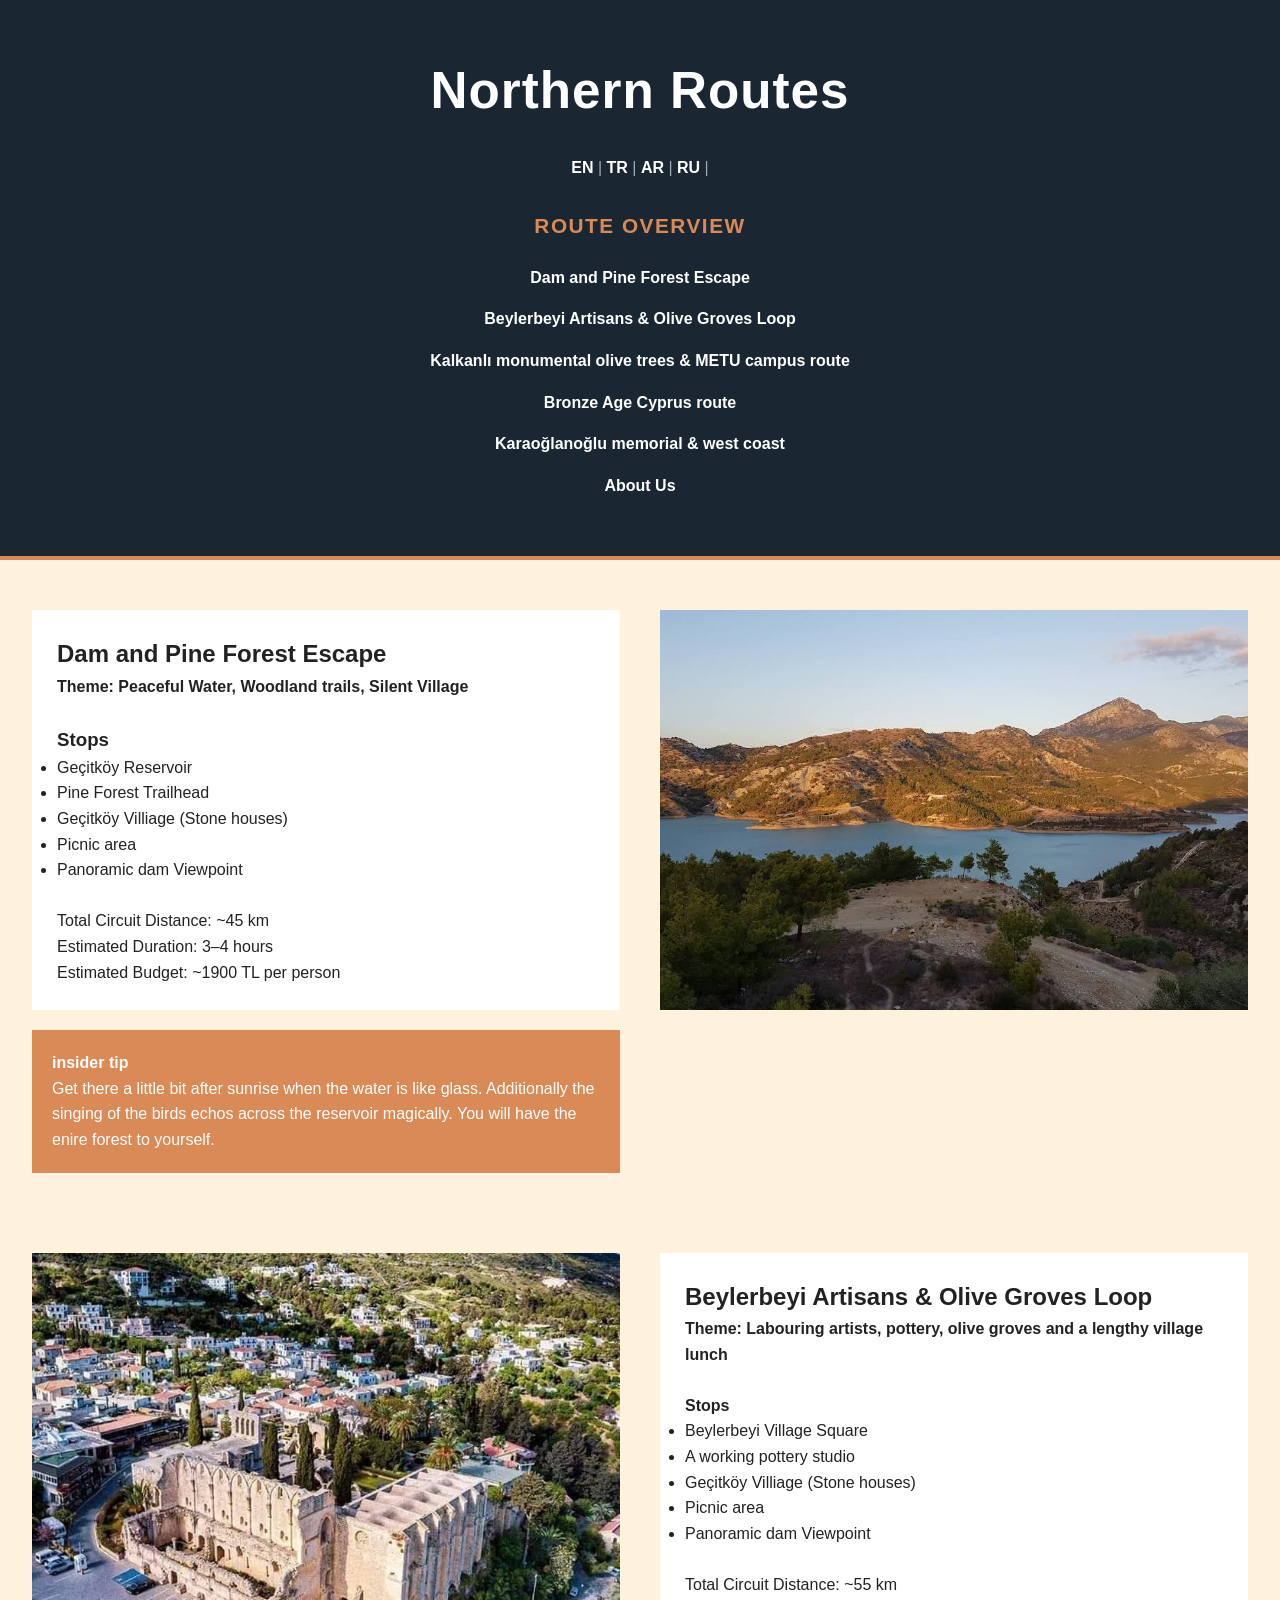
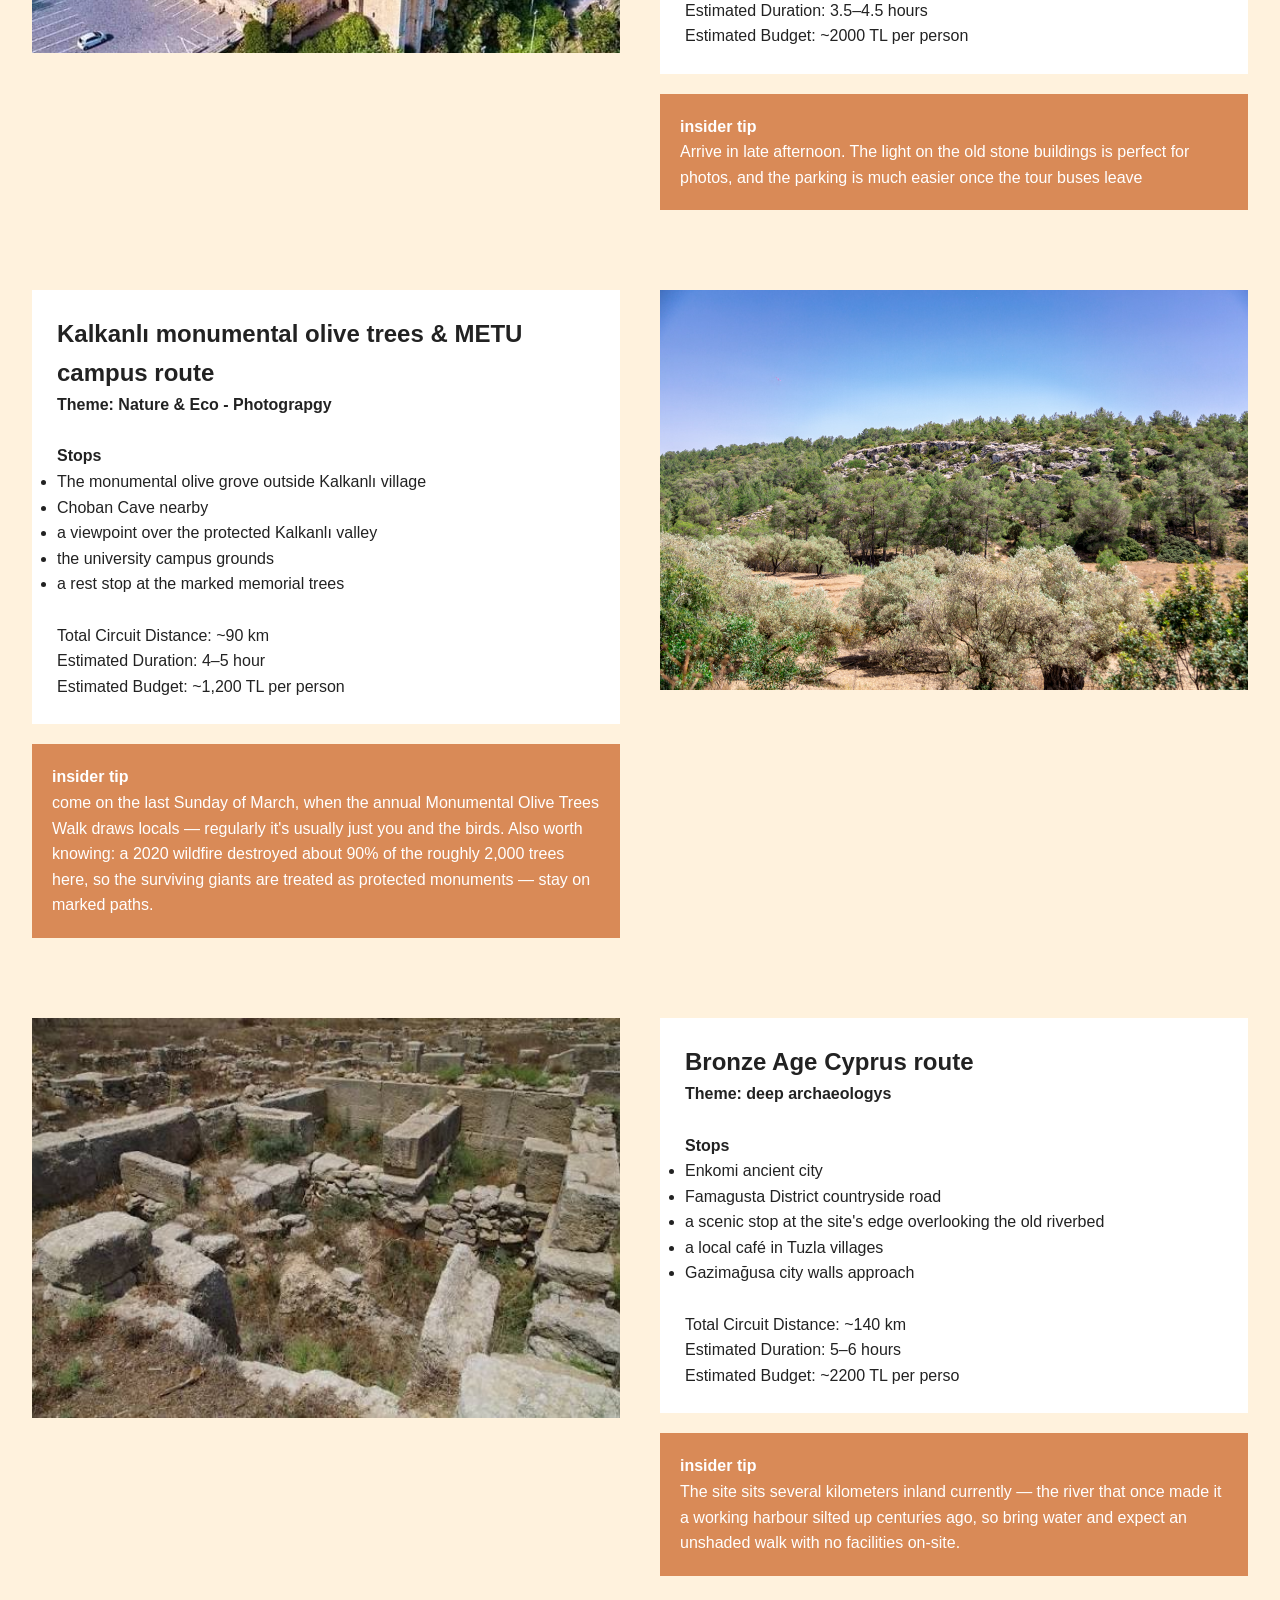
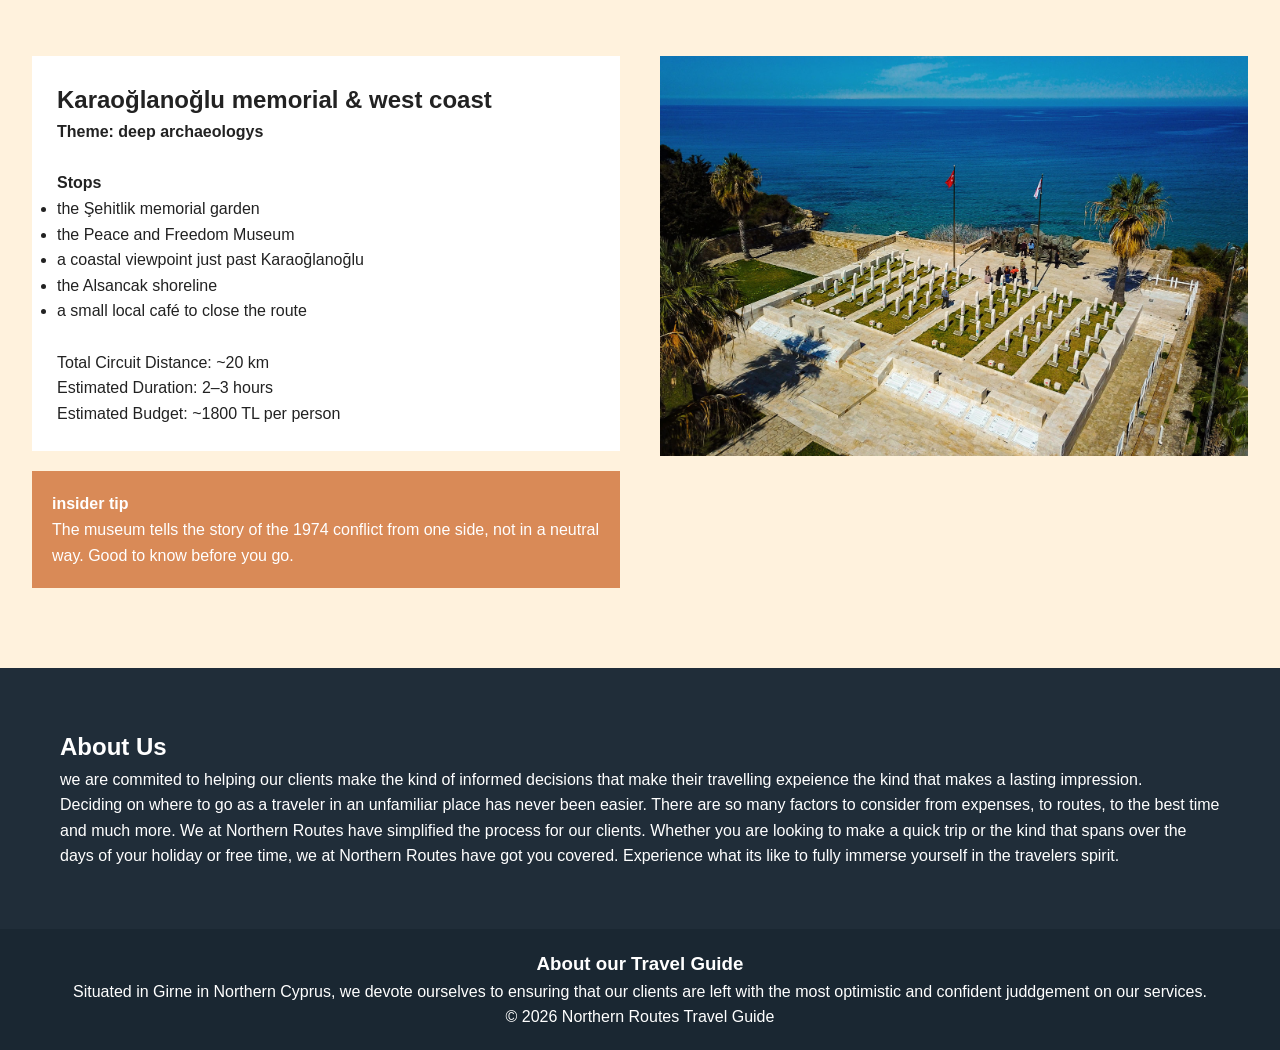
==== task 3/ar/index.html @ 6fbcd51c "Add files via upload" ====
<!DOCTYPE html>
<html lang="en">
<head>
  <meta charset="UTF-8">
  <title>Northern routs | Cyprus Tourism Guidance | Cyprus Traveling guide | Cyprus Trip Routes </title>
  <meta name="description" content="Discover the hidden gems of North Cyprus. Turn one trip into a memorable adventure. ">

  <link rel="canonical" href="https://northernroutes.com/en/">

   <link rel="alternate" href="https://northernroutes/tr/index.html/">
   <link rel="alternate" href="https://northernroutes/en/">
   <link rel="alternate" href="https://northernroutes/ar/">
   <link rel="alternate" href="https://northernroutes/ru/">


  <link rel="stylesheet" href="style.css">

</head>
<body>
  <header>
    <h1>Northern Routes</h1>
  <nav id="route-overview">

  <span class="logo"></span>
      <nav class="lang-nav">
         <a href="../en/index.html">EN</a> |
         <a href="../tr/index.html">TR</a> |
         <a href="../ar/index.html">AR</a> |
         <a href="../ru/index.html">RU</a> |
        </nav>
    </div>

    <h2>Route Overview</h2>

      <a href="#route1">Dam and Pine Forest Escape</a><br>
      <a href="#route2">Beylerbeyi Artisans & Olive Groves Loop</a><br>
      <a href="#route3">Kalkanlı monumental olive trees & METU campus route</a><br>
      <a href="#route4">Bronze Age Cyprus route</a><br>
      <a href="#route5">Karaoğlanoğlu memorial & west coast</a><br>
       <a href="#about">About Us</a>
    </nav>
  </header>
  
  <main>
   
    <section class="route" id="route1">
      <div class="content">
      <div class="details">
        <h2> Dam and Pine Forest Escape</h2>
        <p><strong>Theme: Peaceful Water, Woodland trails, Silent Village</strong></p>
         <br>
         <h3>Stops</h3>
        <ul>
         <li>Geçitköy Reservoir</li>
         <li> Pine Forest Trailhead</li>
         <li>Geçitköy Villiage (Stone houses)</li>
         <li>Picnic area </li> 
         <li>Panoramic dam Viewpoint</li>
        </ul>

        <br>

        <p>
          Total Circuit Distance: ~45 km <br>
          Estimated Duration: 3–4 hours <br>
          Estimated Budget: ~1900 TL per person 
        </p>
       
      </div>
      <div class="tip">
        <p>
          <strong>insider tip</strong>
          </br>
          Get there a little bit after sunrise when the water is like glass. Additionally 
          the singing of the birds echos across the reservoir magically. You will have the enire forest 
          to yourself.
        </p>
      </div>
      </div>
      <div class="image">
        <img src="1.jpeg">
      </div>
    </section>

    <section  class="route reverse" id="route2">
      <div class="content">
        <div class="details">
        <h2> Beylerbeyi Artisans & Olive Groves Loop</h2>
        <p><strong>Theme: Labouring artists, pottery, olive groves and a lengthy village lunch</strong></p>
         <br>
         <strong>Stops</strong>
        <ul>
         <li> Beylerbeyi Village Square</li>
         <li> A working pottery studio</li>
         <li>Geçitköy Villiage (Stone houses)</li>
         <li>Picnic area </li> 
         <li>Panoramic dam Viewpoint</li>
        </ul>

        <br>

        <p>
          Total Circuit Distance: ~55 km <br>
          Estimated Duration: 3.5–4.5 hours <br>
          Estimated Budget: ~2000 TL per person 
        </p>
        
      </div>

      <div class="tip">
        <p>
          <strong>insider tip</strong>
          <br>
          Arrive in late afternoon. The light on the old stone buildings
          is perfect for photos, and the parking is much easier once the tour buses leave
        </p>
      </div>
      </div>

      <div class="image">
        <img src="2.jpeg">
      </div>
    </section>

    <section class="route" id="route3">
      <div class="content">
       <div class="details">
        <h2> Kalkanlı monumental olive trees & METU campus route</h2>
        
        <p><strong>Theme: Nature & Eco - Photograpgy</strong></p>
         <br>
         <strong>Stops</strong>
        <ul>
         <li> The monumental olive grove outside Kalkanlı village </li>
         <li> Choban Cave nearby</li>
         <li>a viewpoint over the protected Kalkanlı valley</li>
         <li>the university campus grounds</li> 
         <li>a rest stop at the marked memorial trees</li>
        </ul>
        
        <br>

        <p>
          Total Circuit Distance: ~90 km <br>
          Estimated Duration: 4–5 hour <br>
          Estimated Budget: ~1,200 TL per person 
        </p>
        
      </div>
      
      <div class="tip">
        <p>
          <strong>insider tip</strong>
          <br>
         come on the last Sunday of March, when the annual Monumental Olive Trees Walk draws locals
          — regularly it's usually just you and the birds. Also worth knowing: a 2020 wildfire
          destroyed about 90% of the roughly 2,000 trees here, so the surviving giants are treated as
          protected monuments — stay on marked paths.
        </p>
      </div>
      </div>
      <div class="image">
        <img src="3.jpg">
      </div>
    </section>

 <section class="route reverse" id="route4">
        <div class="content">
       <div class="details">
        <h2> Bronze Age Cyprus route</h2>
        
        <p><strong>Theme: deep archaeologys</strong></p>
         <br>
         <strong>Stops</strong>
        <ul>
         <li>Enkomi ancient city</li>
         <li>Famagusta District countryside road</li>
         <li>a scenic stop at the site's edge overlooking the old riverbed</li>
         <li>a local café in Tuzla villages</li> 
         <li>Gazimağusa city walls approach</li>
        </ul>

        <br>
        <p>
          Total Circuit Distance: ~140 km <br>
          Estimated Duration: 5–6 hours <br>
          Estimated Budget: ~2200 TL per perso
        </p>
        
      </div>
      <div class="tip">
        <p>
          <strong>insider tip</strong>
          <br>
         The site sits several kilometers inland currently — the river that once made it a
         working harbour silted up centuries ago, so bring water and expect an unshaded walk
         with no facilities on-site.
        </p>
      </div>
      </div>
      <div class="image">
        <img src="4.jpg">
      </div>
    </section>

    <section class="route">
      <div class="content">
      <div class="details">
        <h2>Karaoğlanoğlu memorial & west coast </h2>
        
        <p><strong>Theme: deep archaeologys</strong></p>
         <br>
         <strong>Stops</strong>
        <ul>
         <li> the Şehitlik memorial garden</li>
         <li> the Peace and Freedom Museum</li>
         <li>a coastal viewpoint just past Karaoğlanoğlu</li>
         <li> the Alsancak shoreline</li> 
         <li>a small local café to close the route</li>
        </ul>

        <br>

        <p>
          Total Circuit Distance: ~20 km  <br>
          Estimated Duration: 2–3 hours  <br>
          Estimated Budget: ~1800 TL per person
        </p>
        
      </div>
      <div class="tip">
        <p>
          <strong>insider tip</strong>
          <br>
            The museum tells the story of the 1974 conflict from one side, not in a neutral way.
            Good to know before you go.
        </p>
      </div>
      </div>
      <div class="image">
        <img src="5.jpg">
      </div>
    </section>

    </section>
    </main>
   <section class="about" id="about">
  <h2>About Us</h2>
  <p>
    we are commited to helping our clients make the kind of informed decisions that make their travelling expeience 
    the kind that makes a lasting impression.
    </br>
    Deciding on where to go as a traveler in an unfamiliar place has never been easier. There are so many factors
    to consider from expenses, to routes, to the best time and much more. We at Northern Routes have simplified 
    the process for our clients. Whether you are looking to make a quick trip or the kind that spans over the days
    of your holiday or free time, we at Northern Routes have got you covered. Experience what its like to fully
    immerse yourself in the travelers spirit.
  </p>
</section>

<footer class="footer">
  <h3>About our Travel Guide</h3>
  <p>
    Situated in Girne in Northern Cyprus, we devote ourselves to ensuring that our clients are left with the most
    optimistic and confident juddgement on our services.
  </p>
  <p>&copy; 2026 Northern Routes Travel Guide</p>
</footer>
  </body>
  </html>
---- task 3/ar/style.css ----
*{
  margin: 0%;
  padding: 0%;
  box-sizing: border-box;
}

body{
  font-family: Arial, Helvetica, sans-serif;
  background-color: #fff2dd;
  color: #222;
  line-height: 1.6;
}

main{
 width: 95%;
 margin: 0 auto;
}

header {
  background-color: #1a2732; 
  color: #ffffff;            
  width: 100%;
  box-sizing: border-box;
  text-align: center;
  padding: 50px 20px;
  margin-bottom: 50px;
  border-bottom: 4px solid #d98a57; 
}

header h1 {
  font-size: 3.2em;
  color: #ffffff; 
  margin-top: 0;
  margin-bottom: 15px;
  letter-spacing: 1px; 
}


header nav, header {
  color: #a0aab2;
}

nav h2 {
  color: #d98a57; 
  font-size: 1.3em;
  margin-top: 20px;
  margin-bottom: 15px;
  text-transform: uppercase;
  letter-spacing: 1.5px;
}

nav a {
  color: #ffffff;
  text-decoration: none;
  font-weight: 600;
  display: inline-block;
  padding: 8px 0;
  transition: color 0.2s ease; 
}

nav a:hover {
  color: #d98a57; 
}

.route {
  display: grid;
  grid-template-columns: 1fr 1fr;
  grid-template-areas: "content image";
  gap: 40px;
  margin-bottom: 80px;
}

.route .image {
  grid-area: image;
  display: flex; 
}

.route .image img {
  width: 100%;
  height: 100%;
  object-fit: cover;
}

.content,
.image{
  vertical-align: top;
}

.content{
  display: grid;
  grid-template-rows: 1fr auto; 
  height: 100%;
}

.image{
 height: 100%;
}

.image img {
  width: 100%;
  height: 100%;
  max-height: 400px;
  object-fit: cover; 
  display: block;
}

.route .content {
  grid-area: content;
}

.route.reverse {
  grid-template-areas: "image content";
}

.route {
  margin-bottom: 80px; 
}


.details{
  padding: 25px;
  background: white;
  margin-bottom: 20px;
}

.tip{
  background: #d98a57;
  color:white;
  padding: 20px;
}

.about,
.footer {
  width: 100%;
  box-sizing: border-box; 
}

.about{
  background:#202d39;
  color: white;
  padding: 60px;
  
}

.footer{
  background: #1a2732;
  color: white;
  text-align: center;
  padding: 20px;
}
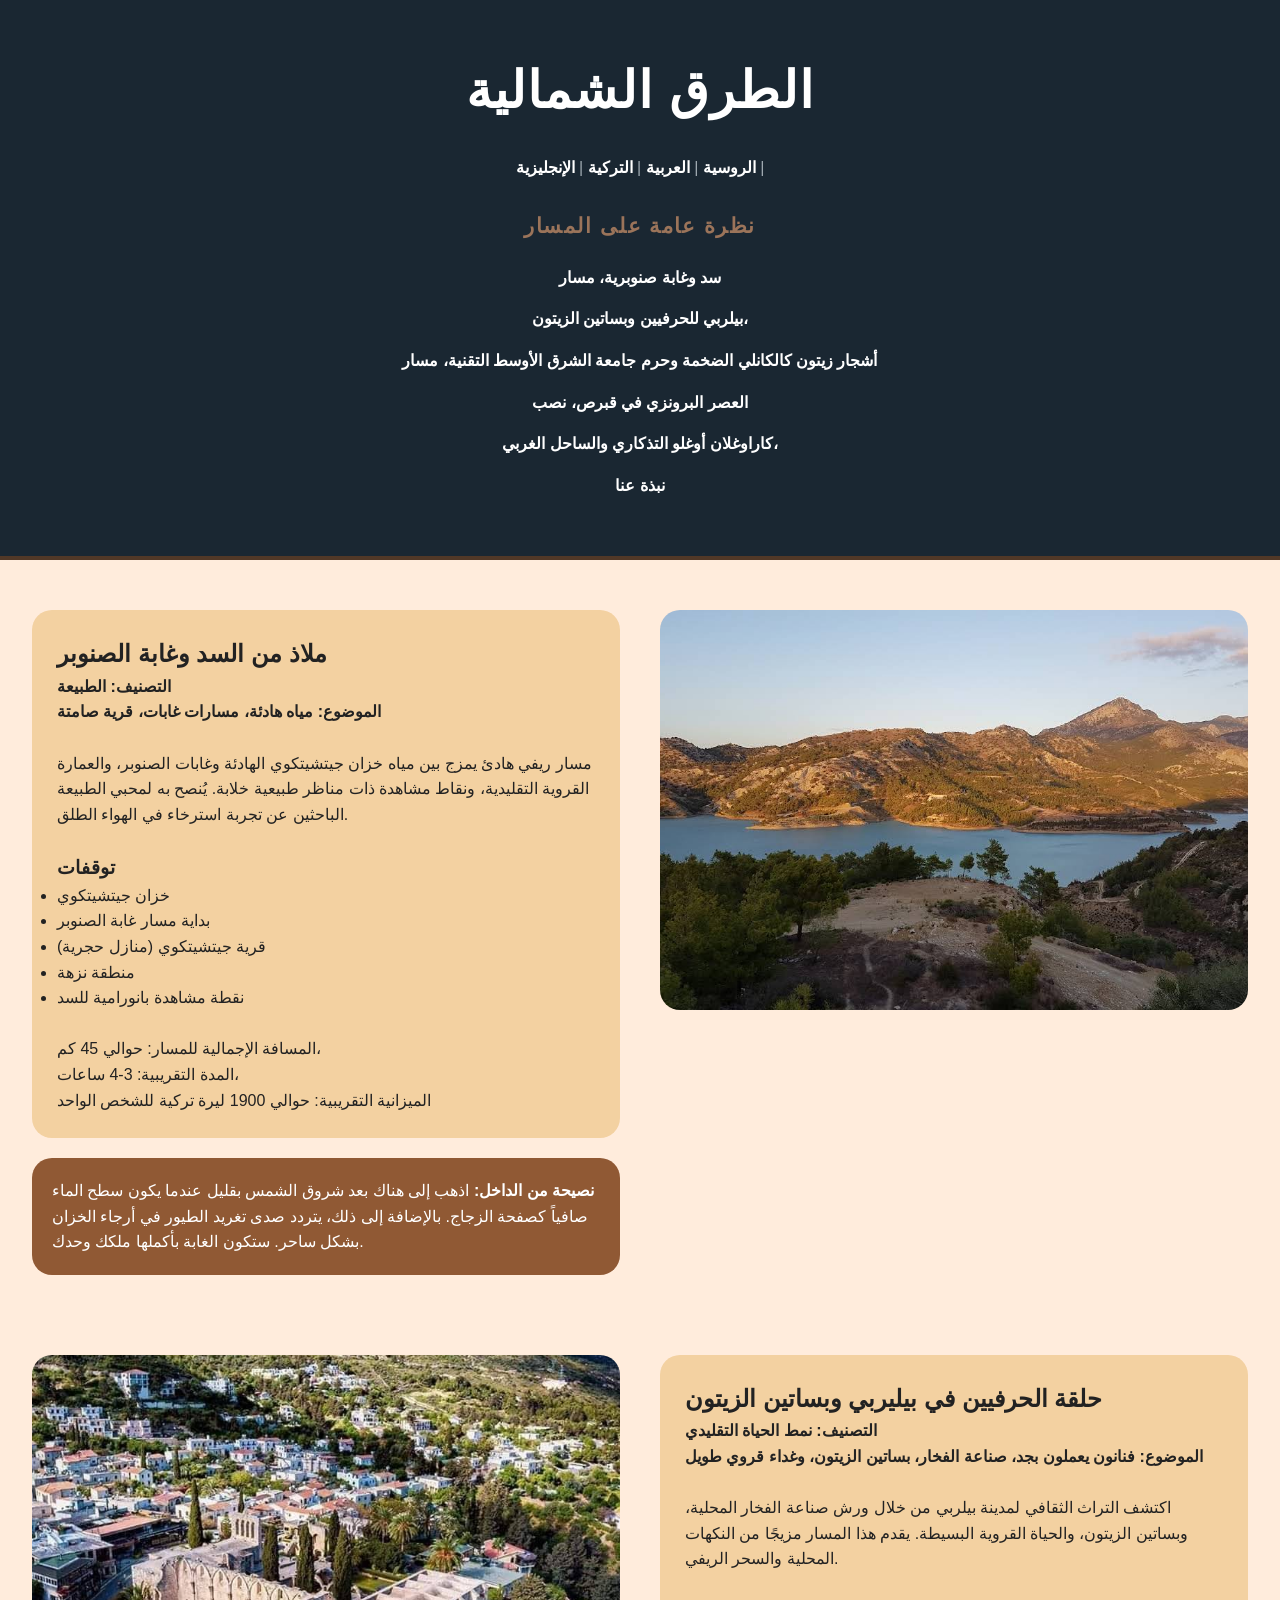
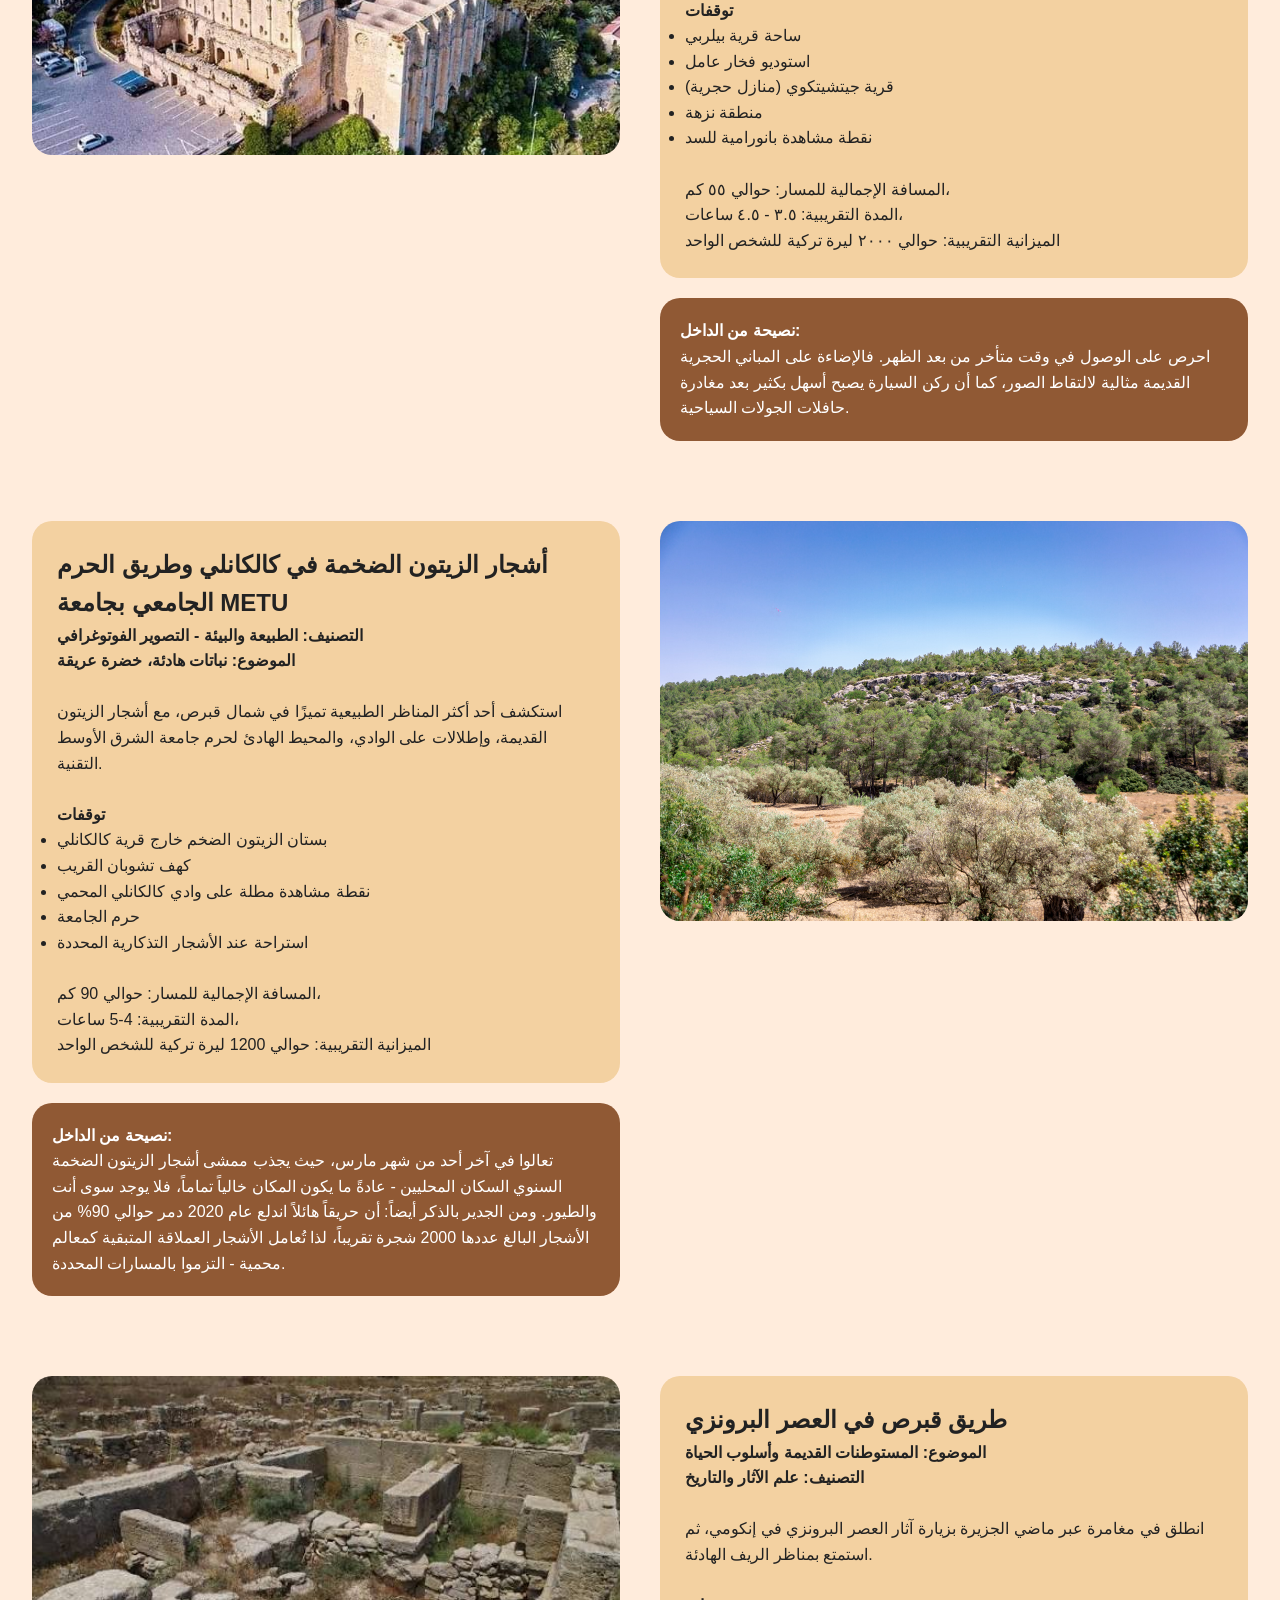
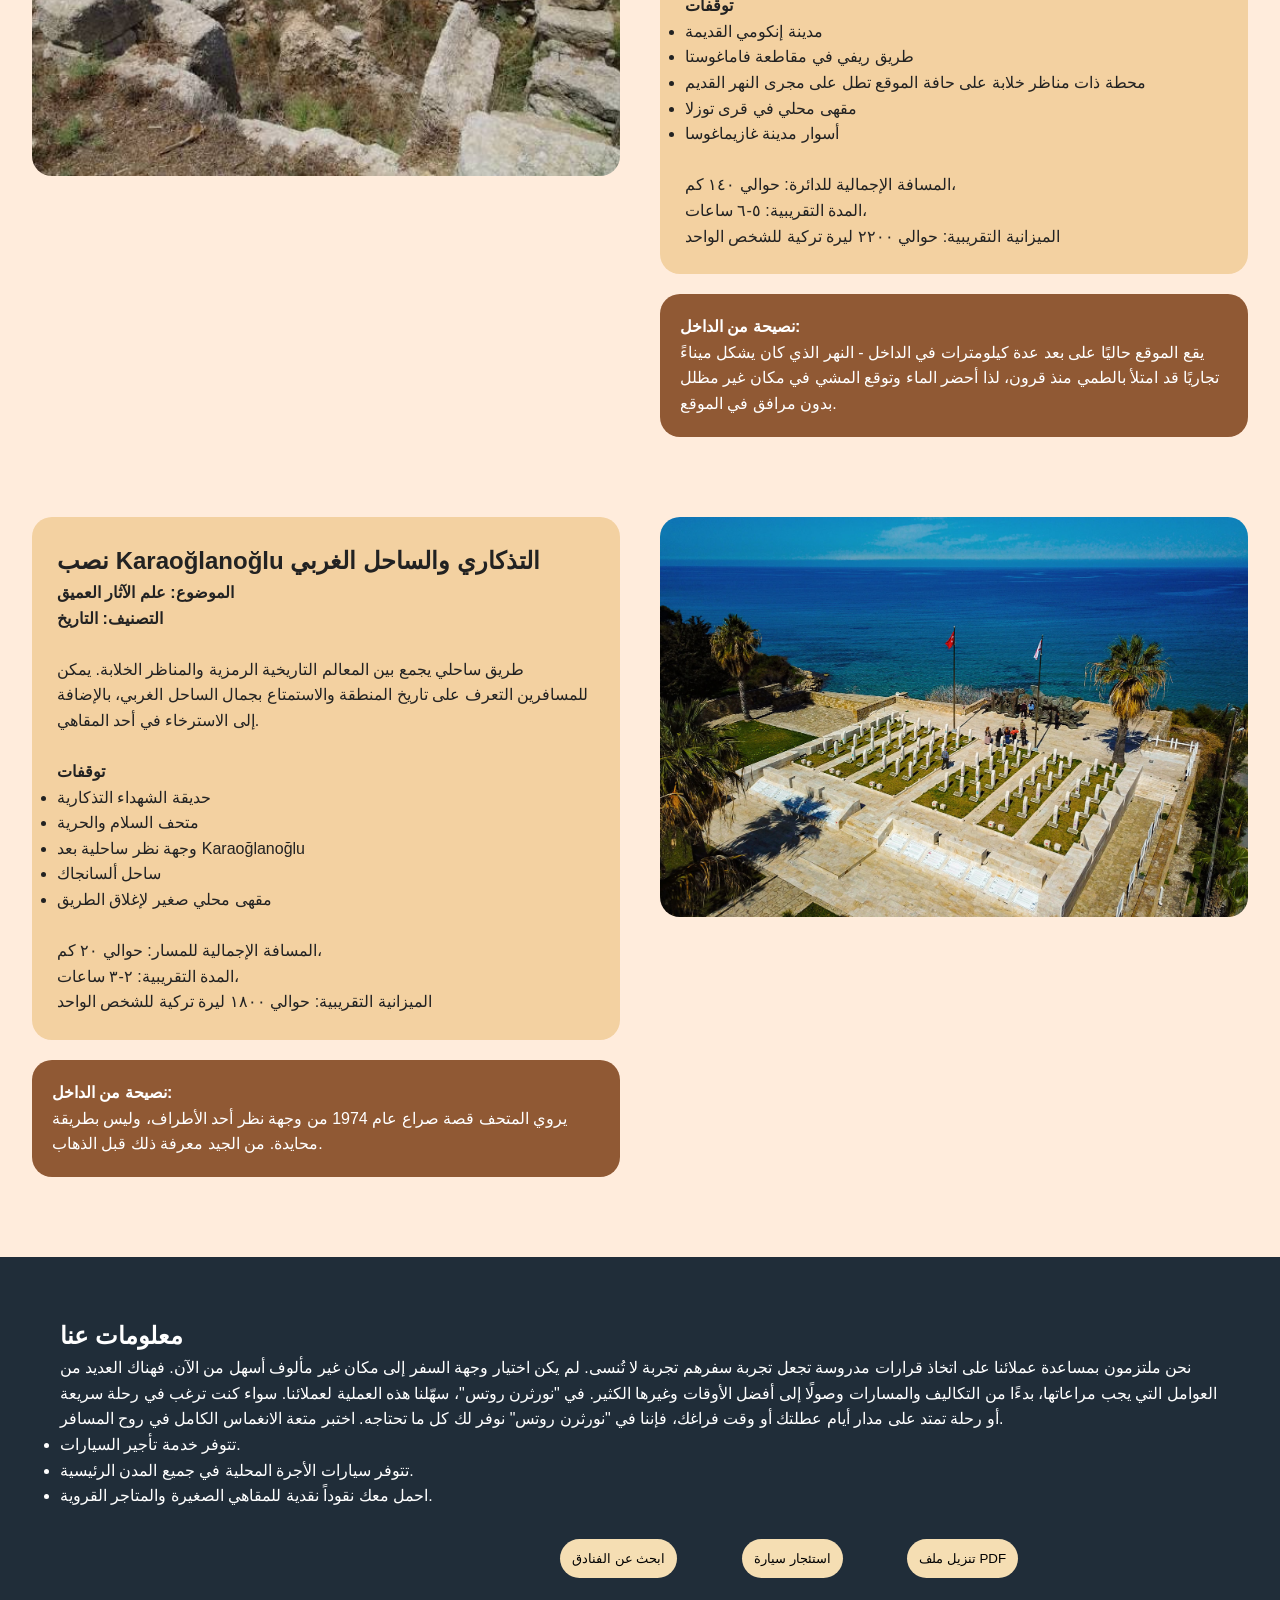
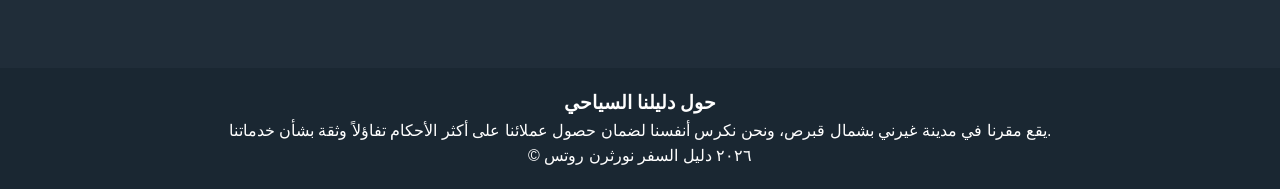
==== commit 0639e594: "Add files via upload" ====
--- a/task 3/ar/index.html
+++ b/task 3/ar/index.html
@@ -1,270 +1,359 @@
-<!DOCTYPE html>
-<html lang="en">
-<head>
-  <meta charset="UTF-8">
-  <title>Northern routs | Cyprus Tourism Guidance | Cyprus Traveling guide | Cyprus Trip Routes </title>
-  <meta name="description" content="Discover the hidden gems of North Cyprus. Turn one trip into a memorable adventure. ">
-
-  <link rel="canonical" href="https://northernroutes.com/en/">
-
-   <link rel="alternate" href="https://northernroutes/tr/index.html/">
-   <link rel="alternate" href="https://northernroutes/en/">
-   <link rel="alternate" href="https://northernroutes/ar/">
-   <link rel="alternate" href="https://northernroutes/ru/">
-
-
-  <link rel="stylesheet" href="style.css">
-
+<html class="translated-rtl" lang="ar"><head>
+<meta charset="UTF-8"/>
+<title>الطرق الشمالية | دليل السياحة في قبرص | دليل السفر إلى قبرص | مسارات الرحلات في قبرص</title>
+<meta content="Discover the hidden gems of North Cyprus. Turn one trip into a memorable adventure. " name="description"/>
+<link href="https://northernroutes.com/en/" rel="canonical"/>
+<link href="https://northernroutes/tr/index.html/" rel="alternate"/>
+<link href="https://northernroutes/en/" rel="alternate"/>
+<link href="https://northernroutes/ar/" rel="alternate"/>
+<link href="https://northernroutes/ru/" rel="alternate"/>
+<link href="style.css" rel="stylesheet"/>
 </head>
 <body>
-  <header>
-    <h1>Northern Routes</h1>
-  <nav id="route-overview">
-
-  <span class="logo"></span>
-      <nav class="lang-nav">
-         <a href="../en/index.html">EN</a> |
-         <a href="../tr/index.html">TR</a> |
-         <a href="../ar/index.html">AR</a> |
-         <a href="../ru/index.html">RU</a> |
+<header>
+<h1>الطرق الشمالية</h1>
+<nav id="route-overview">
+<span class="logo"></span>
+<nav class="lang-nav">
+<a href="../en/index.html">الإنجليزية</a> |
+
+
+
+          <a href="../tr/index.html">التركية</a> |
+
+
+
+          <a href="../ar/index.html">العربية</a> |
+
+
+
+          <a href="../ru/index.html">الروسية</a> |
+
+
+
         </nav>
-    </div>
-
-    <h2>Route Overview</h2>
-
-      <a href="#route1">Dam and Pine Forest Escape</a><br>
-      <a href="#route2">Beylerbeyi Artisans & Olive Groves Loop</a><br>
-      <a href="#route3">Kalkanlı monumental olive trees & METU campus route</a><br>
-      <a href="#route4">Bronze Age Cyprus route</a><br>
-      <a href="#route5">Karaoğlanoğlu memorial & west coast</a><br>
-       <a href="#about">About Us</a>
-    </nav>
-  </header>
-  
-  <main>
-   
-    <section class="route" id="route1">
-      <div class="content">
-      <div class="details">
-        <h2> Dam and Pine Forest Escape</h2>
-        <p><strong>Theme: Peaceful Water, Woodland trails, Silent Village</strong></p>
-         <br>
-         <h3>Stops</h3>
-        <ul>
-         <li>Geçitköy Reservoir</li>
-         <li> Pine Forest Trailhead</li>
-         <li>Geçitköy Villiage (Stone houses)</li>
-         <li>Picnic area </li> 
-         <li>Panoramic dam Viewpoint</li>
-        </ul>
-
-        <br>
-
-        <p>
-          Total Circuit Distance: ~45 km <br>
-          Estimated Duration: 3–4 hours <br>
-          Estimated Budget: ~1900 TL per person 
-        </p>
-       
-      </div>
-      <div class="tip">
-        <p>
-          <strong>insider tip</strong>
-          </br>
-          Get there a little bit after sunrise when the water is like glass. Additionally 
-          the singing of the birds echos across the reservoir magically. You will have the enire forest 
-          to yourself.
-        </p>
-      </div>
-      </div>
-      <div class="image">
-        <img src="1.jpeg">
-      </div>
-    </section>
-
-    <section  class="route reverse" id="route2">
-      <div class="content">
-        <div class="details">
-        <h2> Beylerbeyi Artisans & Olive Groves Loop</h2>
-        <p><strong>Theme: Labouring artists, pottery, olive groves and a lengthy village lunch</strong></p>
-         <br>
-         <strong>Stops</strong>
-        <ul>
-         <li> Beylerbeyi Village Square</li>
-         <li> A working pottery studio</li>
-         <li>Geçitköy Villiage (Stone houses)</li>
-         <li>Picnic area </li> 
-         <li>Panoramic dam Viewpoint</li>
-        </ul>
-
-        <br>
-
-        <p>
-          Total Circuit Distance: ~55 km <br>
-          Estimated Duration: 3.5–4.5 hours <br>
-          Estimated Budget: ~2000 TL per person 
-        </p>
-        
-      </div>
-
-      <div class="tip">
-        <p>
-          <strong>insider tip</strong>
-          <br>
-          Arrive in late afternoon. The light on the old stone buildings
-          is perfect for photos, and the parking is much easier once the tour buses leave
-        </p>
-      </div>
-      </div>
-
-      <div class="image">
-        <img src="2.jpeg">
-      </div>
-    </section>
-
-    <section class="route" id="route3">
-      <div class="content">
-       <div class="details">
-        <h2> Kalkanlı monumental olive trees & METU campus route</h2>
-        
-        <p><strong>Theme: Nature & Eco - Photograpgy</strong></p>
-         <br>
-         <strong>Stops</strong>
-        <ul>
-         <li> The monumental olive grove outside Kalkanlı village </li>
-         <li> Choban Cave nearby</li>
-         <li>a viewpoint over the protected Kalkanlı valley</li>
-         <li>the university campus grounds</li> 
-         <li>a rest stop at the marked memorial trees</li>
-        </ul>
-        
-        <br>
-
-        <p>
-          Total Circuit Distance: ~90 km <br>
-          Estimated Duration: 4–5 hour <br>
-          Estimated Budget: ~1,200 TL per person 
-        </p>
-        
-      </div>
-      
-      <div class="tip">
-        <p>
-          <strong>insider tip</strong>
-          <br>
-         come on the last Sunday of March, when the annual Monumental Olive Trees Walk draws locals
-          — regularly it's usually just you and the birds. Also worth knowing: a 2020 wildfire
-          destroyed about 90% of the roughly 2,000 trees here, so the surviving giants are treated as
-          protected monuments — stay on marked paths.
-        </p>
-      </div>
-      </div>
-      <div class="image">
-        <img src="3.jpg">
-      </div>
-    </section>
-
- <section class="route reverse" id="route4">
-        <div class="content">
-       <div class="details">
-        <h2> Bronze Age Cyprus route</h2>
-        
-        <p><strong>Theme: deep archaeologys</strong></p>
-         <br>
-         <strong>Stops</strong>
-        <ul>
-         <li>Enkomi ancient city</li>
-         <li>Famagusta District countryside road</li>
-         <li>a scenic stop at the site's edge overlooking the old riverbed</li>
-         <li>a local café in Tuzla villages</li> 
-         <li>Gazimağusa city walls approach</li>
-        </ul>
-
-        <br>
-        <p>
-          Total Circuit Distance: ~140 km <br>
-          Estimated Duration: 5–6 hours <br>
-          Estimated Budget: ~2200 TL per perso
-        </p>
-        
-      </div>
-      <div class="tip">
-        <p>
-          <strong>insider tip</strong>
-          <br>
-         The site sits several kilometers inland currently — the river that once made it a
-         working harbour silted up centuries ago, so bring water and expect an unshaded walk
-         with no facilities on-site.
-        </p>
-      </div>
-      </div>
-      <div class="image">
-        <img src="4.jpg">
-      </div>
-    </section>
-
-    <section class="route">
-      <div class="content">
-      <div class="details">
-        <h2>Karaoğlanoğlu memorial & west coast </h2>
-        
-        <p><strong>Theme: deep archaeologys</strong></p>
-         <br>
-         <strong>Stops</strong>
-        <ul>
-         <li> the Şehitlik memorial garden</li>
-         <li> the Peace and Freedom Museum</li>
-         <li>a coastal viewpoint just past Karaoğlanoğlu</li>
-         <li> the Alsancak shoreline</li> 
-         <li>a small local café to close the route</li>
-        </ul>
-
-        <br>
-
-        <p>
-          Total Circuit Distance: ~20 km  <br>
-          Estimated Duration: 2–3 hours  <br>
-          Estimated Budget: ~1800 TL per person
-        </p>
-        
-      </div>
-      <div class="tip">
-        <p>
-          <strong>insider tip</strong>
-          <br>
-            The museum tells the story of the 1974 conflict from one side, not in a neutral way.
-            Good to know before you go.
-        </p>
-      </div>
-      </div>
-      <div class="image">
-        <img src="5.jpg">
-      </div>
-    </section>
-
-    </section>
-    </main>
-   <section class="about" id="about">
-  <h2>About Us</h2>
-  <p>
-    we are commited to helping our clients make the kind of informed decisions that make their travelling expeience 
-    the kind that makes a lasting impression.
-    </br>
-    Deciding on where to go as a traveler in an unfamiliar place has never been easier. There are so many factors
-    to consider from expenses, to routes, to the best time and much more. We at Northern Routes have simplified 
-    the process for our clients. Whether you are looking to make a quick trip or the kind that spans over the days
-    of your holiday or free time, we at Northern Routes have got you covered. Experience what its like to fully
-    immerse yourself in the travelers spirit.
+<h2>نظرة عامة على المسار</h2>
+<a href="#route1">سد وغابة صنوبرية، مسار </a><br/>
+<a href="#route2">بيلربي للحرفيين وبساتين الزيتون، </a><br/>
+<a href="#route3">أشجار زيتون كالكانلي الضخمة وحرم جامعة الشرق الأوسط التقنية، مسار </a><br/>
+<a href="#route4">العصر البرونزي في قبرص، نصب </a><br/>
+<a href="#route5">كاراوغلان أوغلو التذكاري والساحل الغربي، </a><br/>
+<a href="#about">نبذة عنا</a>
+</nav>
+</header>
+<main>
+<section class="route" id="route1">
+<div class="content">
+<div class="details">
+<h2>ملاذ من السد وغابة الصنوبر</h2>
+<p><strong>التصنيف: الطبيعة</strong></p>
+<p><strong>الموضوع: مياه هادئة، مسارات غابات، قرية صامتة</strong></p>
+<br/>
+<p>مسار ريفي هادئ يمزج بين مياه خزان جيتشيتكوي الهادئة وغابات الصنوبر، والعمارة القروية التقليدية، ونقاط مشاهدة ذات مناظر طبيعية خلابة. يُنصح به لمحبي الطبيعة الباحثين عن تجربة استرخاء في الهواء الطلق.</p>
+<br/>
+<h3>توقفات</h3>
+<ul>
+<li>خزان جيتشيتكوي</li>
+<li>بداية مسار غابة الصنوبر</li>
+<li>قرية جيتشيتكوي (منازل حجرية)</li>
+<li>منطقة نزهة</li>
+<li>نقطة مشاهدة بانورامية للسد</li>
+</ul>
+<br/>
+<p>
+
+
+
+          المسافة الإجمالية للمسار: حوالي 45 كم، <br/>
+
+
+
+          المدة التقريبية: 3-4 ساعات، <br/>
+
+
+
+          الميزانية التقريبية: حوالي 1900 ليرة تركية للشخص الواحد 
+
+
+
+        </p>
+</div>
+<div class="tip">
+<p>
+<strong>نصيحة من الداخل:</strong> 
+
+
+
+          
+
+
+
+          اذهب إلى هناك بعد شروق الشمس بقليل عندما يكون سطح الماء صافياً كصفحة الزجاج. بالإضافة إلى ذلك، يتردد صدى تغريد الطيور في أرجاء الخزان بشكل ساحر. ستكون الغابة بأكملها ملكك وحدك.
+
+
+
+        </p>
+</div>
+</div>
+<div class="image">
+<img src="1.jpeg"/>
+<iframe height="480" src="https://www.google.com/maps/d/embed?mid=1fEk9jMq_enERXl50tbOGinUPRMcSZ24&amp;ehbc=2E312F&amp;noprof=1" width="640">
+</iframe>
+</div>
+</section>
+<section class="route reverse" id="route2">
+<div class="content">
+<div class="details">
+<h2>حلقة الحرفيين في بيليربي وبساتين الزيتون</h2>
+<p><strong>التصنيف: نمط الحياة التقليدي</strong></p>
+<p><strong>الموضوع: فنانون يعملون بجد، صناعة الفخار، بساتين الزيتون، وغداء قروي طويل</strong></p>
+<br/>
+<p>اكتشف التراث الثقافي لمدينة بيلربي من خلال ورش صناعة الفخار المحلية، وبساتين الزيتون، والحياة القروية البسيطة. يقدم هذا المسار مزيجًا من النكهات المحلية والسحر الريفي.</p>
+<br/>
+<strong>توقفات</strong>
+<ul>
+<li>ساحة قرية بيلربي</li>
+<li>استوديو فخار عامل</li>
+<li>قرية جيتشيتكوي (منازل حجرية)</li>
+<li>منطقة نزهة</li>
+<li>نقطة مشاهدة بانورامية للسد</li>
+</ul>
+<br/>
+<p>
+
+
+
+          المسافة الإجمالية للمسار: حوالي ٥٥ كم، <br/>
+
+
+
+          المدة التقريبية: ٣.٥ - ٤.٥ ساعات، <br/>
+
+
+
+          الميزانية التقريبية: حوالي ٢٠٠٠ ليرة تركية للشخص الواحد 
+
+
+
+        </p>
+</div>
+<div class="tip">
+<p>
+<strong>نصيحة من الداخل:</strong>
+<br/> 
+
+
+
+          احرص على الوصول في وقت متأخر من بعد الظهر. فالإضاءة على المباني الحجرية القديمة مثالية لالتقاط الصور، كما أن ركن السيارة يصبح أسهل بكثير بعد مغادرة حافلات الجولات السياحية.
+
+
+
+        </p>
+</div>
+</div>
+<div class="image">
+<img src="2.jpeg"/>
+<iframe height="480" src="https://www.google.com/maps/d/embed?mid=10lsZTAsRRqmrjNbD1sh9Nc-gqhgbcto&amp;ehbc=2E312F&amp;noprof=1" width="640"></iframe>
+</div>
+</section>
+<section class="route" id="route3">
+<div class="content">
+<div class="details">
+<h2>أشجار الزيتون الضخمة في كالكانلي وطريق الحرم الجامعي بجامعة METU</h2>
+<p><strong>التصنيف: الطبيعة والبيئة - التصوير الفوتوغرافي</strong></p>
+<p><strong>الموضوع: نباتات هادئة، خضرة عريقة</strong></p>
+<br/>
+<p>استكشف أحد أكثر المناظر الطبيعية تميزًا في شمال قبرص، مع أشجار الزيتون القديمة، وإطلالات على الوادي، والمحيط الهادئ لحرم جامعة الشرق الأوسط التقنية.</p>
+<br/>
+<strong>توقفات</strong>
+<ul>
+<li>بستان الزيتون الضخم خارج قرية كالكانلي</li>
+<li>كهف تشوبان القريب</li>
+<li>نقطة مشاهدة مطلة على وادي كالكانلي المحمي</li>
+<li>حرم الجامعة</li>
+<li>استراحة عند الأشجار التذكارية المحددة</li>
+</ul>
+<br/>
+<p>
+
+
+
+          المسافة الإجمالية للمسار: حوالي 90 كم، <br/>
+
+
+
+          المدة التقريبية: 4-5 ساعات، <br/>
+
+
+
+          الميزانية التقريبية: حوالي 1200 ليرة تركية للشخص الواحد 
+
+
+
+        </p>
+</div>
+<div class="tip">
+<p>
+<strong>نصيحة من الداخل:</strong>
+<br/> 
+
+
+
+         تعالوا في آخر أحد من شهر مارس، حيث يجذب ممشى أشجار الزيتون الضخمة السنوي السكان المحليين - عادةً ما يكون المكان خالياً تماماً، فلا يوجد سوى أنت والطيور. ومن الجدير بالذكر أيضاً: أن حريقاً هائلاً اندلع عام 2020 دمر حوالي 90% من الأشجار البالغ عددها 2000 شجرة تقريباً، لذا تُعامل الأشجار العملاقة المتبقية كمعالم محمية - التزموا بالمسارات المحددة.
+
+
+
+        </p>
+</div>
+</div>
+<div class="image">
+<img src="3.jpg"/>
+<iframe height="480" src="https://www.google.com/maps/d/embed?mid=1WHkG3uEub9iXnFJmgwJmXyBKvGhkWRU&amp;ehbc=2E312F&amp;noprof=1" width="640"></iframe>
+</div>
+</section>
+<section class="route reverse" id="route4">
+<div class="content">
+<div class="details">
+<h2>طريق قبرص في العصر البرونزي</h2>
+<p><strong>الموضوع: المستوطنات القديمة وأسلوب الحياة</strong></p>
+<p><strong>التصنيف: علم الآثار والتاريخ</strong></p>
+<br/>
+<p>انطلق في مغامرة عبر ماضي الجزيرة بزيارة آثار العصر البرونزي في إنكومي، ثم استمتع بمناظر الريف الهادئة.</p>
+<br/>
+<strong>توقفات</strong>
+<ul>
+<li>مدينة إنكومي القديمة</li>
+<li>طريق ريفي في مقاطعة فاماغوستا</li>
+<li>محطة ذات مناظر خلابة على حافة الموقع تطل على مجرى النهر القديم</li>
+<li>مقهى محلي في قرى توزلا</li>
+<li>أسوار مدينة غازيماغوسا</li>
+</ul>
+<br/>
+<p>
+
+
+
+          المسافة الإجمالية للدائرة: حوالي ١٤٠ كم، <br/>
+
+
+
+          المدة التقريبية: ٥-٦ ساعات، <br/>
+
+
+
+          الميزانية التقريبية: حوالي ٢٢٠٠ ليرة تركية للشخص الواحد
+
+
+
+        </p>
+</div>
+<div class="tip">
+<p>
+<strong>نصيحة من الداخل:</strong>
+<br/> 
+
+
+
+         يقع الموقع حاليًا على بعد عدة كيلومترات في الداخل - النهر الذي كان يشكل ميناءً تجاريًا قد امتلأ بالطمي منذ قرون، لذا أحضر الماء وتوقع المشي في مكان غير مظلل بدون مرافق في الموقع.
+
+
+
+        </p>
+</div>
+</div>
+<div class="image">
+<img src="4.jpg"/>
+<iframe height="480" src="https://www.google.com/maps/d/embed?mid=1oLGfw-9_306Hsn_ysLSkEjLz_wvmgr4&amp;ehbc=2E312F&amp;noprof=1" width="640"></iframe>
+</div>
+</section>
+<section class="route" id="route5">
+<div class="content">
+<div class="details">
+<h2>نصب Karaoğlanoğlu التذكاري والساحل الغربي</h2>
+<p><strong>الموضوع: علم الآثار العميق</strong></p>
+<p><strong>التصنيف: التاريخ</strong></p>
+<br/>
+<p>طريق ساحلي يجمع بين المعالم التاريخية الرمزية والمناظر الخلابة. يمكن للمسافرين التعرف على تاريخ المنطقة والاستمتاع بجمال الساحل الغربي، بالإضافة إلى الاسترخاء في أحد المقاهي.</p>
+<br/>
+<strong>توقفات</strong>
+<ul>
+<li>حديقة الشهداء التذكارية</li>
+<li>متحف السلام والحرية</li>
+<li>وجهة نظر ساحلية بعد Karaoğlanoğlu</li>
+<li>ساحل ألسانجاك</li>
+<li>مقهى محلي صغير لإغلاق الطريق</li>
+</ul>
+<br/>
+<p>
+
+
+
+          المسافة الإجمالية للمسار: حوالي ٢٠ كم،   <br/>
+
+
+
+          المدة التقريبية: ٢-٣ ساعات،   <br/>
+
+
+
+          الميزانية التقريبية: حوالي ١٨٠٠ ليرة تركية للشخص الواحد
+
+
+
+        </p>
+</div>
+<div class="tip">
+<p>
+<strong>نصيحة من الداخل:</strong>
+<br/> 
+
+
+
+            يروي المتحف قصة صراع عام 1974 من وجهة نظر أحد الأطراف، وليس بطريقة محايدة. من الجيد معرفة ذلك قبل الذهاب.
+
+
+
+        </p>
+</div>
+</div>
+<div class="image">
+<img src="5.jpg"/>
+<iframe height="480" src="https://www.google.com/maps/d/embed?mid=1V1FqYSu7r0nFkCXcWU6MBwQlQVxggYQ&amp;ehbc=2E312F&amp;noprof=1" width="640"></iframe>
+</div>
+</section>
+</main>
+<section class="about" id="about">
+<h2>معلومات عنا</h2>
+<p>
+
+
+
+    نحن ملتزمون بمساعدة عملائنا على اتخاذ قرارات مدروسة تجعل تجربة سفرهم تجربة لا تُنسى. لم يكن اختيار وجهة السفر إلى مكان غير مألوف أسهل من الآن. فهناك العديد من العوامل التي يجب مراعاتها، بدءًا من التكاليف والمسارات وصولًا إلى أفضل الأوقات وغيرها الكثير. في "نورثرن روتس"، سهّلنا هذه العملية لعملائنا. سواء كنت ترغب في رحلة سريعة أو رحلة تمتد على مدار أيام عطلتك أو وقت فراغك، فإننا في "نورثرن روتس" نوفر لك كل ما تحتاجه. اختبر متعة الانغماس الكامل في روح المسافر.
+
+
+
   </p>
-</section>
-
+<ul>
+<li>تتوفر خدمة تأجير السيارات.</li>
+<li>تتوفر سيارات الأجرة المحلية في جميع المدن الرئيسية.</li>
+<li>احمل معك نقوداً نقدية للمقاهي الصغيرة والمتاجر القروية.</li>
+</ul>
+<span class="link1"><a href="https://www.trivago.com/en-US/odr/hotels-kuzey-k%C4%B1br%C4%B1s-t%C3%BCrk-cumhuriyeti-t%C3%BCrkiye?search=200-419803&amp;msockid"><button class="hotel">ابحث عن الفنادق</button></a></span>
+<span class="link2"><a href="https://www.sunrentacar.com/tr"><button class="car">استئجار سيارة</button></a></span>
+<span class="link3"><button class="pdf" onclick="window.print()">تنزيل ملف PDF</button></span>
+</section>
 <footer class="footer">
-  <h3>About our Travel Guide</h3>
-  <p>
-    Situated in Girne in Northern Cyprus, we devote ourselves to ensuring that our clients are left with the most
-    optimistic and confident juddgement on our services.
+<h3>حول دليلنا السياحي</h3>
+<p>
+
+
+
+    يقع مقرنا في مدينة غيرني بشمال قبرص، ونحن نكرس أنفسنا لضمان حصول عملائنا على أكثر الأحكام تفاؤلاً وثقة بشأن خدماتنا.
+
+
+
   </p>
-  <p>&copy; 2026 Northern Routes Travel Guide</p>
+<p>© ٢٠٢٦ دليل السفر نورثرن روتس</p>
 </footer>
-  </body>
-  </html>+
+</body></html>
--- a/task 3/ar/style.css
+++ b/task 3/ar/style.css
@@ -5,8 +5,8 @@
 }
 
 body{
-  font-family: Arial, Helvetica, sans-serif;
-  background-color: #fff2dd;
+  font-family: 'Segoe UI', Tahoma, Geneva, Verdana, sans-serif;
+  background-color: #ffecdc;
   color: #222;
   line-height: 1.6;
 }
@@ -14,6 +14,28 @@
 main{
  width: 95%;
  margin: 0 auto;
+}
+
+@media print {
+
+  header nav, 
+  .lang-nav {
+    display: none !important;
+  }
+
+  body {
+    background-color: #ffecdc !important;
+    webkit-print-color-adjust: exact;
+    print-color-adjust: exact;
+  }
+
+  .details {
+    background: rgb(243, 209, 161) !important;
+  }
+
+  .tip {
+    background: #905934 !important;
+  }
 }
 
 header {
@@ -24,7 +46,7 @@
   text-align: center;
   padding: 50px 20px;
   margin-bottom: 50px;
-  border-bottom: 4px solid #d98a57; 
+  border-bottom: 4px solid #513827;
 }
 
 header h1 {
@@ -41,7 +63,7 @@
 }
 
 nav h2 {
-  color: #d98a57; 
+  color: #9b745a; 
   font-size: 1.3em;
   margin-top: 20px;
   margin-bottom: 15px;
@@ -59,7 +81,7 @@
 }
 
 nav a:hover {
-  color: #d98a57; 
+  color: #9b745a; 
 }
 
 .route {
@@ -73,17 +95,29 @@
 .route .image {
   grid-area: image;
   display: flex; 
+  flex-direction: column; 
+  gap: 15px;
 }
 
 .route .image img {
   width: 100%;
-  height: 100%;
+  max-height: 400px;
   object-fit: cover;
-}
+  display: block;
+
+  border-radius: 20px;
+}
+
+  .route .image iframe {
+    width: 100%;
+    height: 240px;
+    border: 0;
+
+    border-radius: 20px;
+  }
 
 .content,
 .image{
-  vertical-align: top;
 }
 
 .content{
@@ -106,6 +140,7 @@
 
 .route .content {
   grid-area: content;
+  
 }
 
 .route.reverse {
@@ -119,14 +154,19 @@
 
 .details{
   padding: 25px;
-  background: white;
+  background: rgb(243, 209, 161);
   margin-bottom: 20px;
+
+  border-radius: 20px;
 }
 
 .tip{
-  background: #d98a57;
+  background: #905934;
   color:white;
   padding: 20px;
+
+  
+  border-radius: 20px;
 }
 
 .about,
@@ -141,6 +181,69 @@
   padding: 60px;
   
 }
+
+
+.hotel{
+background-color: wheat;
+border: none;
+border-radius: 12;
+text-align: center;
+padding-top: 12px;
+padding-bottom: 12px;
+padding-left: 12px;
+padding-right: 12px;
+margin-top: 30px ;
+margin-bottom: 30px;
+margin-right: 30;
+margin-left: 500px ;
+border-radius: 20px;
+}
+
+.car{
+background-color: wheat;
+border: none;
+border-radius: 12;
+text-align: center;
+padding-top: 12px;
+padding-bottom: 12px;
+padding-left: 12px;
+padding-right: 12px;
+margin-top: 30px ;
+margin-bottom: 30px;
+margin-right: 30;
+margin-left: 30px;
+border-radius: 20px;
+}
+
+.pdf{
+  background-color:wheat;
+  border: none ;
+  border-radius: 12;
+  text-align: center;
+  padding-top: 12px;
+  padding-bottom: 12px;
+  padding-left: 12px;
+  padding-right: 12px;
+  margin-top: 30px ;
+  margin-bottom: 30px;
+  margin-right: 30;
+  margin-left: 30px ;
+  border-radius: 20px;
+}
+
+.hotel:hover,
+.car:hover,
+.pdf:hover{
+  background-color: white ;
+  cursor: pointer;: ;
+}
+
+.hotel:active,
+.car:active,
+.pdf:active{
+  background-color: rgb(244, 209, 144) ;
+}
+
 
 .footer{
   background: #1a2732;
